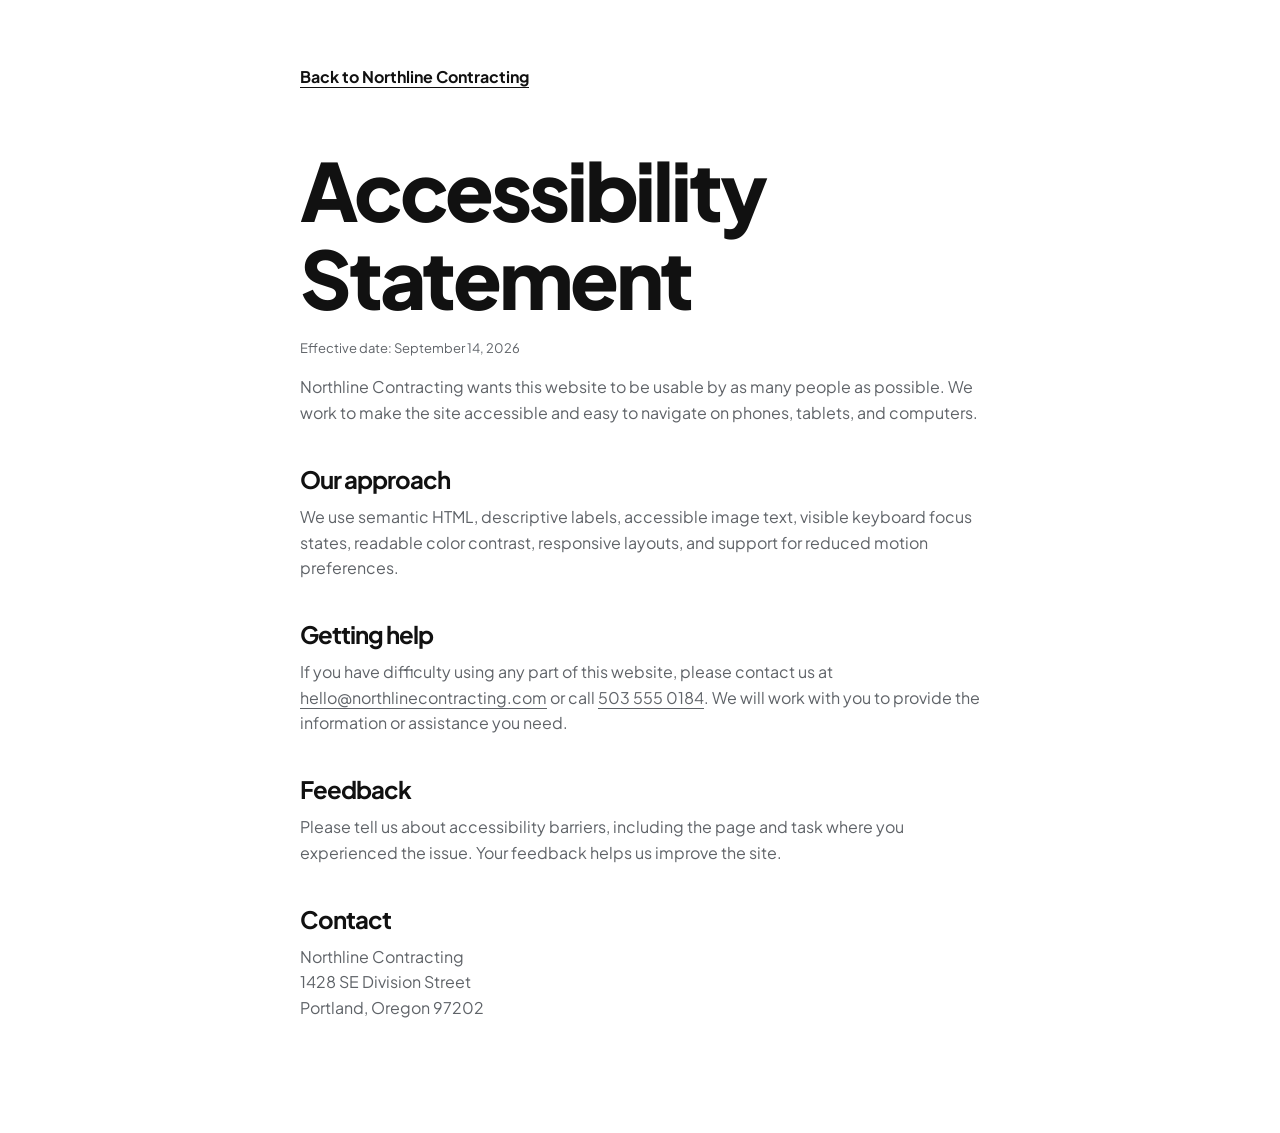
==== accessibility-statement.html @ 65ccf2b1 "Version 4.0" ====
<!doctype html>
<html lang="en">
<head>
  <meta charset="utf-8">
  <meta name="viewport" content="width=device-width, initial-scale=1">
  <meta name="description" content="Northline Contracting accessibility statement">
  <title>Accessibility Statement | Northline Contracting</title>
  <link rel="icon" href="data:image/svg+xml,%3Csvg xmlns='http://www.w3.org/2000/svg' viewBox='0 0 64 64'%3E%3Crect width='64' height='64' fill='%23111111'/%3E%3Cpath d='M15 45 32 15l17 30h-8l-3.2-6H26.2L23 45h-8Zm15-13h4l-2-4-2 4Z' fill='white'/%3E%3C/svg%3E">
  <link rel="preconnect" href="https://fonts.googleapis.com">
  <link rel="preconnect" href="https://fonts.gstatic.com" crossorigin>
  <link href="https://fonts.googleapis.com/css2?family=Plus+Jakarta+Sans:wght@400;500;600;700;800&display=swap" rel="stylesheet">
  <link rel="stylesheet" href="style.css">
</head>
<body>
  <main class="policy-page">
    <a class="back-link" href="index.html">Back to Northline Contracting</a>
    <h1>Accessibility Statement</h1>
    <p class="updated">Effective date: September 14, 2026</p>
    <p>Northline Contracting wants this website to be usable by as many people as possible. We work to make the site accessible and easy to navigate on phones, tablets, and computers.</p>
    <h2>Our approach</h2>
    <p>We use semantic HTML, descriptive labels, accessible image text, visible keyboard focus states, readable color contrast, responsive layouts, and support for reduced motion preferences.</p>
    <h2>Getting help</h2>
    <p>If you have difficulty using any part of this website, please contact us at <a href="mailto:hello@northlinecontracting.com">hello@northlinecontracting.com</a> or call <a href="tel:+15035550184">503 555 0184</a>. We will work with you to provide the information or assistance you need.</p>
    <h2>Feedback</h2>
    <p>Please tell us about accessibility barriers, including the page and task where you experienced the issue. Your feedback helps us improve the site.</p>
    <h2>Contact</h2>
    <p>Northline Contracting<br>1428 SE Division Street<br>Portland, Oregon 97202</p>
  </main>
</body>
</html>
---- style.css ----
:root {
  --white: #ffffff;
  --ink: #111111;
  --muted: #5f6368;
  --line: #e5e7eb;
  --soft: #f7f7f5;
  --max-width: 1200px;
  --page-padding: 24px;
  --section-space: 72px;
}

*,
*::before,
*::after {
  box-sizing: border-box;
}

html {
  scroll-behavior: smooth;
  background: var(--white);
}

body {
  margin: 0;
  color: var(--ink);
  background: var(--white);
  font-family: 'Plus Jakarta Sans', Arial, sans-serif;
  font-size: 16px;
  line-height: 1.6;
  -webkit-font-smoothing: antialiased;
}

img {
  display: block;
  max-width: 100%;
}

a {
  color: inherit;
  text-decoration-thickness: 1px;
  text-underline-offset: 4px;
}

a:hover,
a:focus-visible {
  color: var(--muted);
}

button,
input,
textarea {
  font: inherit;
}

button,
.button {
  border: 1px solid var(--ink);
  border-radius: 0;
  cursor: pointer;
  font-weight: 700;
  transition: background-color 180ms ease, color 180ms ease, border-color 180ms ease;
}

button:focus-visible,
a:focus-visible,
input:focus-visible,
textarea:focus-visible {
  outline: 3px solid var(--ink);
  outline-offset: 3px;
}

.button {
  display: inline-flex;
  align-items: center;
  justify-content: center;
  min-height: 52px;
  padding: 13px 20px;
  text-decoration: none;
}

.button--light {
  color: var(--ink);
  background: var(--white);
}

.button--light:hover,
.button--light:focus-visible {
  color: var(--white);
  background: var(--ink);
  border-color: var(--ink);
}

.button--dark {
  color: var(--white);
  background: var(--ink);
}

.button--dark:hover,
.button--dark:focus-visible {
  color: var(--ink);
  background: var(--white);
}

.skip-link {
  position: absolute;
  top: 8px;
  left: 8px;
  z-index: 20;
  padding: 8px 12px;
  color: var(--white);
  background: var(--ink);
  transform: translateY(-150%);
}

.skip-link:focus {
  transform: translateY(0);
}

.site-header {
  position: fixed;
  inset: 0 0 auto;
  z-index: 10;
  color: var(--ink);
  background: var(--white);
  border-bottom: 1px solid var(--line);
  transform: translateY(0);
  transition: transform 220ms ease;
}

.site-header.is-hidden {
  transform: translateY(-100%);
}

.header-inner {
  position: relative;
  display: flex;
  align-items: center;
  justify-content: space-between;
  gap: 8px;
  width: min(100%, var(--max-width));
  min-height: 72px;
  margin: 0 auto;
  padding: 0 var(--page-padding);
}

.brand {
  min-width: 0;
  overflow: hidden;
  color: var(--ink);
  font-size: 13px;
  font-weight: 800;
  letter-spacing: 0.02em;
  text-decoration: none;
  text-overflow: ellipsis;
  text-transform: uppercase;
  white-space: nowrap;
}

.brand:hover,
.brand:focus-visible {
  color: var(--muted);
}

.menu-toggle {
  display: inline-flex;
  align-items: center;
  justify-content: center;
  min-width: 44px;
  min-height: 44px;
  padding: 8px;
  color: var(--ink);
  background: transparent;
  border-color: var(--line);
}

.menu-toggle:hover,
.menu-toggle:focus-visible {
  color: var(--ink);
  background: var(--white);
  border-color: var(--white);
}

.menu-toggle__text {
  font-size: 13px;
  font-weight: 700;
}

.header-nav {
  position: absolute;
  top: 72px;
  right: var(--page-padding);
  left: var(--page-padding);
  display: none;
  padding: 16px;
  color: var(--ink);
  background: var(--white);
  border: 1px solid var(--line);
}

.header-nav.is-open {
  display: block;
}

.header-nav ul {
  display: grid;
  gap: 4px;
  margin: 0;
  padding: 0;
  list-style: none;
}

.header-nav a {
  display: block;
  padding: 10px 0;
  color: var(--ink);
  font-size: 14px;
  font-weight: 600;
  text-decoration: none;
}

.header-nav a:hover,
.header-nav a:focus-visible {
  color: var(--muted);
}

.button--header {
  display: inline-flex;
  flex: 0 0 auto;
  min-height: 42px;
  padding: 8px 10px;
  color: var(--white);
  background: var(--ink);
  font-size: 12px;
  white-space: nowrap;
}

.header-call-short {
  display: inline;
}

.header-call-full {
  display: none;
}

.button--header:hover,
.button--header:focus-visible {
  color: var(--ink);
  background: var(--white);
}

.hero {
  position: relative;
  display: flex;
  align-items: flex-end;
  min-height: 100svh;
  padding: 120px var(--page-padding) 40px;
  color: var(--white);
  isolation: isolate;
  background: url('https://images.unsplash.com/photo-1541888946425-d81bb19240f5?auto=format&fit=crop&w=2200&q=85') center / cover no-repeat;
  background-color: var(--ink);
}

.hero::before {
  position: absolute;
  inset: 0;
  z-index: -1;
  background: linear-gradient(180deg, rgba(17, 17, 17, 0.2) 15%, rgba(17, 17, 17, 0.87) 100%);
  content: '';
}

.hero-content {
  width: min(100%, var(--max-width));
  margin: 0 auto;
}

.eyebrow {
  margin: 0 0 18px;
  font-size: 12px;
  font-weight: 800;
  letter-spacing: 0.14em;
  line-height: 1.4;
  text-transform: uppercase;
}

h1,
h2,
h3,
p {
  margin-top: 0;
}

h1,
h2,
h3 {
  letter-spacing: -0.045em;
  line-height: 1.08;
}

h1 {
  max-width: 1100px;
  margin-bottom: 28px;
  font-size: clamp(2.75rem, 13vw, 7.5rem);
  font-weight: 800;
}

.section {
  width: min(100%, var(--max-width));
  margin: 0 auto;
  padding: var(--section-space) var(--page-padding);
}

.section-heading {
  max-width: 760px;
  margin-bottom: 40px;
}

.section-heading h2 {
  margin-bottom: 18px;
  font-size: clamp(2.2rem, 8vw, 4.5rem);
  font-weight: 800;
}

.section-heading p,
.body-copy {
  max-width: 600px;
  color: var(--muted);
}

.services-layout {
  display: grid;
  gap: 48px;
}

.service-list {
  display: grid;
  margin: 0;
  padding: 0;
  list-style: none;
  border-top: 1px solid var(--line);
}

.service-list li {
  display: grid;
  grid-template-columns: 34px 1fr;
  gap: 14px;
  padding: 18px 0;
  border-bottom: 1px solid var(--line);
}

.service-number {
  color: var(--muted);
  font-size: 13px;
  font-weight: 700;
}

.service-list h3 {
  margin-bottom: 5px;
  font-size: 20px;
  letter-spacing: -0.025em;
}

.service-list p {
  margin-bottom: 0;
  color: var(--muted);
  font-size: 14px;
}

.coverage {
  padding: 24px;
  border: 1px solid var(--line);
}

.coverage h3 {
  margin-bottom: 12px;
  font-size: 22px;
}

.coverage p {
  margin-bottom: 0;
  color: var(--muted);
}

.trust-grid {
  display: grid;
  gap: 0;
  border-top: 1px solid var(--line);
  border-bottom: 1px solid var(--line);
}

.trust-item {
  padding: 24px 0;
  border-bottom: 1px solid var(--line);
}

.trust-item:last-child {
  border-bottom: 0;
}

.trust-value {
  display: block;
  margin-bottom: 8px;
  font-size: 26px;
  font-weight: 800;
  letter-spacing: -0.04em;
  line-height: 1.1;
}

.trust-label {
  display: block;
  color: var(--muted);
  font-size: 13px;
  font-weight: 600;
}

.trust-note {
  margin: 24px 0 0;
}

.portfolio-grid {
  display: grid;
  gap: 16px;
}

.project {
  margin: 0;
  border: 1px solid var(--line);
  background: var(--white);
}

.project img {
  width: 100%;
  aspect-ratio: 4 / 3;
  object-fit: cover;
  transition: filter 180ms ease;
}

.project:hover img,
.project:focus-within img {
  filter: grayscale(100%);
}

.project figcaption {
  padding: 16px;
}

.project-title {
  display: block;
  margin-bottom: 4px;
  font-size: 17px;
  font-weight: 800;
  letter-spacing: -0.02em;
}

.project-location {
  display: block;
  color: var(--muted);
  font-size: 13px;
}

.about-layout {
  max-width: 760px;
  margin: 0 auto;
  text-align: center;
}

.about-layout h2 {
  margin-bottom: 24px;
  font-size: clamp(2.2rem, 8vw, 4.5rem);
}

.about-layout p {
  margin-bottom: 20px;
  color: var(--muted);
}

.about-layout p:last-child {
  margin-bottom: 0;
}

.contact-section {
  color: var(--ink);
  background: var(--white);
}

.contact-section .section-inner {
  display: grid;
  gap: 40px;
  width: min(100%, var(--max-width));
  margin: 0 auto;
}

.contact-section .eyebrow,
.contact-section .section-heading p,
.contact-details p {
  color: var(--muted);
}

.contact-section h2 {
  max-width: 700px;
  margin-bottom: 0;
  font-size: clamp(2.2rem, 8vw, 4.5rem);
}

.contact-details {
  display: grid;
  gap: 20px;
  align-content: start;
}

.contact-details p {
  margin-bottom: 0;
}

.contact-details a {
  color: var(--ink);
  font-weight: 700;
}

.contact-details a:hover,
.contact-details a:focus-visible {
  color: var(--muted);
}

.contact-form {
  display: grid;
  gap: 18px;
  padding-top: 8px;
}

.field {
  display: grid;
  gap: 8px;
}

.field label {
  font-size: 13px;
  font-weight: 700;
}

.field input,
.field textarea {
  width: 100%;
  min-width: 0;
  padding: 13px 14px;
  color: var(--ink);
  background: transparent;
  border: 1px solid #666666;
  border-radius: 0;
}

.field input::placeholder,
.field textarea::placeholder {
  color: #9e9e9e;
}

.field input:hover,
.field textarea:hover {
  border-color: var(--white);
}

.field textarea {
  min-height: 140px;
  resize: vertical;
}

.contact-form .button {
  justify-self: start;
  margin-top: 4px;
}

.site-footer {
  margin-top: 40px;
  color: var(--white);
  background: var(--ink);
  border-top: 1px solid #363636;
}

.footer-inner {
  display: grid;
  gap: 36px;
  width: min(100%, var(--max-width));
  margin: 0 auto;
  padding: 48px var(--page-padding) 24px;
}

.site-footer .brand {
  color: var(--white);
}

.site-footer .brand:hover,
.site-footer .brand:focus-visible {
  color: var(--muted);
}

.footer-brand {
  max-width: 260px;
}

.footer-brand p,
.footer-contact p {
  margin-bottom: 0;
  color: var(--muted);
  font-size: 14px;
}

.footer-contact {
  display: grid;
  gap: 8px;
}

.footer-contact a,
.footer-nav a {
  color: var(--white);
}

.footer-contact a:hover,
.footer-contact a:focus-visible,
.footer-nav a:hover,
.footer-nav a:focus-visible {
  color: var(--muted);
}

.footer-nav ul {
  display: grid;
  gap: 10px;
  margin: 0;
  padding: 0;
  list-style: none;
}

.footer-nav a {
  font-size: 14px;
  font-weight: 600;
}

.footer-bottom {
  width: min(100%, var(--max-width));
  margin: 0 auto;
  padding: 20px var(--page-padding) 28px;
  color: var(--muted);
  border-top: 1px solid #363636;
  font-size: 12px;
  text-align: center;
}

.footer-bottom p {
  margin-bottom: 0;
}

.footer-bottom a {
  color: var(--white);
  font-weight: 700;
}

.policy-page {
  width: min(100%, 760px);
  margin: 0 auto;
  padding: 64px var(--page-padding) 96px;
}

.policy-page h1,
.policy-page h2 {
  line-height: 1.1;
  letter-spacing: -0.04em;
}

.policy-page h1 {
  max-width: none;
  margin: 0 0 16px;
  font-size: clamp(2.5rem, 10vw, 5rem);
}

.policy-page h2 {
  margin: 40px 0 12px;
  font-size: 1.5rem;
}

.policy-page p {
  margin: 0 0 16px;
  color: var(--muted);
}

.back-link {
  display: inline-block;
  margin-bottom: 56px;
  font-weight: 700;
}

.updated {
  font-size: 13px;
}

@media (min-width: 768px) {
  :root {
    --section-space: 112px;
    --page-padding: 40px;
  }

  .header-inner {
    width: 100%;
    max-width: none;
    min-height: 80px;
    padding: 0 40px;
  }

  .header-inner > .brand {
    position: absolute;
    left: 40px;
    font-size: 15px;
    letter-spacing: 0.04em;
  }

  .header-inner > .button--header {
    position: absolute;
    right: 40px;
    padding: 8px 14px;
    font-size: 13px;
  }

  .header-call-short {
    display: none;
  }

  .header-call-full {
    display: inline;
  }

  .menu-toggle {
    display: none;
  }

  .header-nav {
    position: static;
    display: block;
    width: 100%;
    padding: 0;
    background: transparent;
    border: 0;
  }

  .header-nav ul {
    display: flex;
    align-items: center;
    justify-content: center;
    gap: 26px;
  }

  .header-nav a {
    padding: 8px 0;
  }

  .button--header {
    display: inline-flex;
  }

  .hero {
    padding: 160px var(--page-padding) 64px;
  }

  .services-layout {
    grid-template-columns: minmax(0, 1.45fr) minmax(260px, 0.7fr);
    gap: 80px;
  }

  .coverage {
    align-self: start;
    padding: 32px;
  }

  .trust-grid {
    grid-template-columns: repeat(3, 1fr);
    gap: 32px;
  }

  .trust-item {
    border-right: 1px solid var(--line);
    border-bottom: 0;
    padding: 28px 32px 28px 0;
  }

  .trust-item:last-child {
    border-right: 0;
    padding-right: 0;
  }

  .portfolio-grid {
    grid-template-columns: repeat(2, 1fr);
    gap: 24px;
  }

  .portfolio-grid .project:first-child {
    grid-column: span 2;
  }

  .portfolio-grid .project:first-child img {
    aspect-ratio: 16 / 7;
  }

  .about-layout {
    max-width: 760px;
  }

  .contact-section .section-inner {
    grid-template-columns: minmax(0, 0.9fr) minmax(0, 1.1fr);
    gap: 96px;
  }

  .contact-form {
    min-width: 0;
  }

  .contact-form .button {
    width: 100%;
  }

  .footer-inner {
    min-width: 0;
    grid-template-columns: 1.3fr 1fr 0.7fr;
    gap: 48px;
    padding-top: 64px;
  }
}

@media (prefers-reduced-motion: reduce) {
  html {
    scroll-behavior: auto;
  }

  *,
  *::before,
  *::after {
    transition-duration: 0.01ms !important;
  }
}
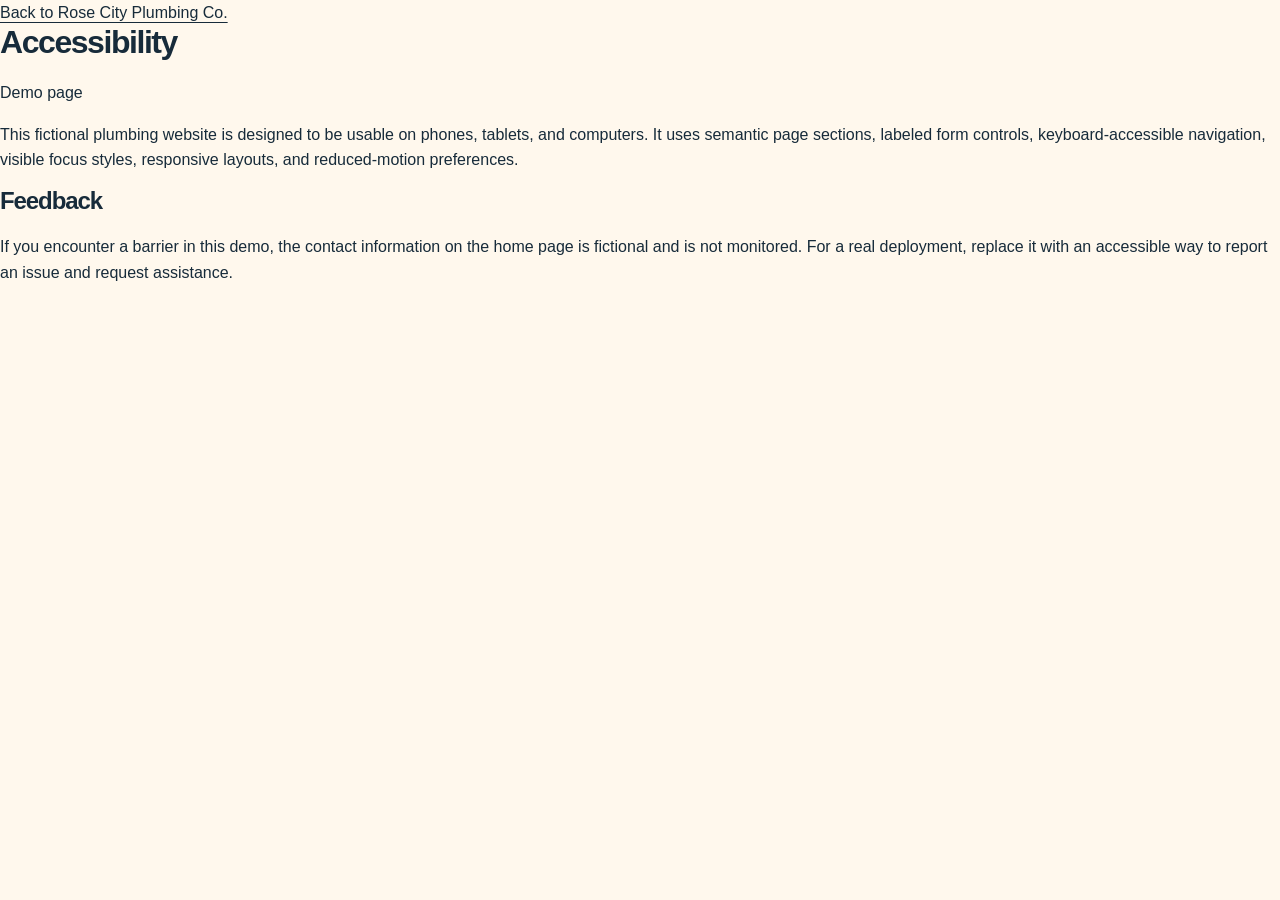
==== commit 29664bd1: "COMPLETE REMAKE!" ====
--- a/accessibility-statement.html
+++ b/accessibility-statement.html
@@ -3,28 +3,19 @@
 <head>
   <meta charset="utf-8">
   <meta name="viewport" content="width=device-width, initial-scale=1">
-  <meta name="description" content="Northline Contracting accessibility statement">
-  <title>Accessibility Statement | Northline Contracting</title>
-  <link rel="icon" href="data:image/svg+xml,%3Csvg xmlns='http://www.w3.org/2000/svg' viewBox='0 0 64 64'%3E%3Crect width='64' height='64' fill='%23111111'/%3E%3Cpath d='M15 45 32 15l17 30h-8l-3.2-6H26.2L23 45h-8Zm15-13h4l-2-4-2 4Z' fill='white'/%3E%3C/svg%3E">
-  <link rel="preconnect" href="https://fonts.googleapis.com">
-  <link rel="preconnect" href="https://fonts.gstatic.com" crossorigin>
-  <link href="https://fonts.googleapis.com/css2?family=Plus+Jakarta+Sans:wght@400;500;600;700;800&display=swap" rel="stylesheet">
+  <meta name="description" content="Accessibility information for the Rose City Plumbing Co. website demo, including keyboard navigation, labeled forms, and reduced-motion support.">
+  <meta name="theme-color" content="#102a43">
+  <title>Accessibility | Rose City Plumbing Co.</title>
   <link rel="stylesheet" href="style.css">
 </head>
 <body>
   <main class="policy-page">
-    <a class="back-link" href="index.html">Back to Northline Contracting</a>
-    <h1>Accessibility Statement</h1>
-    <p class="updated">Effective date: September 14, 2026</p>
-    <p>Northline Contracting wants this website to be usable by as many people as possible. We work to make the site accessible and easy to navigate on phones, tablets, and computers.</p>
-    <h2>Our approach</h2>
-    <p>We use semantic HTML, descriptive labels, accessible image text, visible keyboard focus states, readable color contrast, responsive layouts, and support for reduced motion preferences.</p>
-    <h2>Getting help</h2>
-    <p>If you have difficulty using any part of this website, please contact us at <a href="mailto:hello@northlinecontracting.com">hello@northlinecontracting.com</a> or call <a href="tel:+15035550184">503 555 0184</a>. We will work with you to provide the information or assistance you need.</p>
+    <a class="back-link" href="index.html">Back to Rose City Plumbing Co.</a>
+    <h1>Accessibility</h1>
+    <p class="updated">Demo page</p>
+    <p>This fictional plumbing website is designed to be usable on phones, tablets, and computers. It uses semantic page sections, labeled form controls, keyboard-accessible navigation, visible focus styles, responsive layouts, and reduced-motion preferences.</p>
     <h2>Feedback</h2>
-    <p>Please tell us about accessibility barriers, including the page and task where you experienced the issue. Your feedback helps us improve the site.</p>
-    <h2>Contact</h2>
-    <p>Northline Contracting<br>1428 SE Division Street<br>Portland, Oregon 97202</p>
+    <p>If you encounter a barrier in this demo, the contact information on the home page is fictional and is not monitored. For a real deployment, replace it with an accessible way to report an issue and request assistance.</p>
   </main>
 </body>
 </html>
--- a/style.css
+++ b/style.css
@@ -1,834 +1,316 @@
 :root {
-  --white: #ffffff;
-  --ink: #111111;
-  --muted: #5f6368;
-  --line: #e5e7eb;
-  --soft: #f7f7f5;
-  --max-width: 1200px;
-  --page-padding: 24px;
-  --section-space: 72px;
+  --navy: #102a43;
+  --navy-deep: #0a1c2d;
+  --blue: #1d5f91;
+  --blue-light: #dceef5;
+  --orange: #ff784f;
+  --orange-dark: #e95c36;
+  --cream: #fff8ed;
+  --yellow: #ffd166;
+  --mint: #cde9d7;
+  --coral: #f9b3a2;
+  --ink: #172b3a;
+  --muted: #5b6b76;
+  --line: #dbe3e7;
+  --white: #fff;
+  --max-width: 1240px;
+  --page-padding: 22px;
+  --section-space: 76px;
 }
 
 *,
 *::before,
-*::after {
-  box-sizing: border-box;
-}
-
-html {
-  scroll-behavior: smooth;
-  background: var(--white);
-}
-
-body {
-  margin: 0;
-  color: var(--ink);
-  background: var(--white);
-  font-family: 'Plus Jakarta Sans', Arial, sans-serif;
-  font-size: 16px;
-  line-height: 1.6;
-  -webkit-font-smoothing: antialiased;
-}
-
-img {
-  display: block;
-  max-width: 100%;
-}
-
-a {
-  color: inherit;
-  text-decoration-thickness: 1px;
-  text-underline-offset: 4px;
-}
-
-a:hover,
-a:focus-visible {
-  color: var(--muted);
-}
-
-button,
-input,
-textarea {
-  font: inherit;
-}
-
-button,
-.button {
-  border: 1px solid var(--ink);
-  border-radius: 0;
-  cursor: pointer;
-  font-weight: 700;
-  transition: background-color 180ms ease, color 180ms ease, border-color 180ms ease;
-}
-
-button:focus-visible,
-a:focus-visible,
-input:focus-visible,
-textarea:focus-visible {
-  outline: 3px solid var(--ink);
-  outline-offset: 3px;
-}
-
-.button {
-  display: inline-flex;
-  align-items: center;
-  justify-content: center;
-  min-height: 52px;
-  padding: 13px 20px;
-  text-decoration: none;
-}
-
-.button--light {
-  color: var(--ink);
-  background: var(--white);
-}
-
-.button--light:hover,
-.button--light:focus-visible {
-  color: var(--white);
-  background: var(--ink);
-  border-color: var(--ink);
-}
-
-.button--dark {
-  color: var(--white);
-  background: var(--ink);
-}
-
-.button--dark:hover,
-.button--dark:focus-visible {
-  color: var(--ink);
-  background: var(--white);
-}
-
-.skip-link {
-  position: absolute;
-  top: 8px;
-  left: 8px;
-  z-index: 20;
-  padding: 8px 12px;
-  color: var(--white);
-  background: var(--ink);
-  transform: translateY(-150%);
-}
-
-.skip-link:focus {
-  transform: translateY(0);
-}
-
-.site-header {
-  position: fixed;
-  inset: 0 0 auto;
-  z-index: 10;
-  color: var(--ink);
-  background: var(--white);
-  border-bottom: 1px solid var(--line);
-  transform: translateY(0);
-  transition: transform 220ms ease;
-}
-
-.site-header.is-hidden {
-  transform: translateY(-100%);
-}
-
-.header-inner {
-  position: relative;
-  display: flex;
-  align-items: center;
-  justify-content: space-between;
-  gap: 8px;
-  width: min(100%, var(--max-width));
-  min-height: 72px;
-  margin: 0 auto;
-  padding: 0 var(--page-padding);
-}
-
-.brand {
-  min-width: 0;
-  overflow: hidden;
-  color: var(--ink);
-  font-size: 13px;
-  font-weight: 800;
-  letter-spacing: 0.02em;
-  text-decoration: none;
-  text-overflow: ellipsis;
-  text-transform: uppercase;
-  white-space: nowrap;
-}
-
-.brand:hover,
-.brand:focus-visible {
-  color: var(--muted);
-}
-
-.menu-toggle {
-  display: inline-flex;
-  align-items: center;
-  justify-content: center;
-  min-width: 44px;
-  min-height: 44px;
-  padding: 8px;
-  color: var(--ink);
-  background: transparent;
-  border-color: var(--line);
-}
-
-.menu-toggle:hover,
-.menu-toggle:focus-visible {
-  color: var(--ink);
-  background: var(--white);
-  border-color: var(--white);
-}
-
-.menu-toggle__text {
-  font-size: 13px;
-  font-weight: 700;
-}
-
-.header-nav {
-  position: absolute;
-  top: 72px;
-  right: var(--page-padding);
-  left: var(--page-padding);
-  display: none;
-  padding: 16px;
-  color: var(--ink);
-  background: var(--white);
-  border: 1px solid var(--line);
-}
-
-.header-nav.is-open {
-  display: block;
-}
-
-.header-nav ul {
-  display: grid;
-  gap: 4px;
-  margin: 0;
-  padding: 0;
-  list-style: none;
-}
-
-.header-nav a {
-  display: block;
-  padding: 10px 0;
-  color: var(--ink);
-  font-size: 14px;
-  font-weight: 600;
-  text-decoration: none;
-}
-
-.header-nav a:hover,
-.header-nav a:focus-visible {
-  color: var(--muted);
-}
-
-.button--header {
-  display: inline-flex;
-  flex: 0 0 auto;
-  min-height: 42px;
-  padding: 8px 10px;
-  color: var(--white);
-  background: var(--ink);
-  font-size: 12px;
-  white-space: nowrap;
-}
-
-.header-call-short {
-  display: inline;
-}
-
-.header-call-full {
-  display: none;
-}
-
-.button--header:hover,
-.button--header:focus-visible {
-  color: var(--ink);
-  background: var(--white);
-}
-
-.hero {
-  position: relative;
-  display: flex;
-  align-items: flex-end;
-  min-height: 100svh;
-  padding: 120px var(--page-padding) 40px;
-  color: var(--white);
-  isolation: isolate;
-  background: url('https://images.unsplash.com/photo-1541888946425-d81bb19240f5?auto=format&fit=crop&w=2200&q=85') center / cover no-repeat;
-  background-color: var(--ink);
-}
-
-.hero::before {
-  position: absolute;
-  inset: 0;
-  z-index: -1;
-  background: linear-gradient(180deg, rgba(17, 17, 17, 0.2) 15%, rgba(17, 17, 17, 0.87) 100%);
-  content: '';
-}
-
-.hero-content {
-  width: min(100%, var(--max-width));
-  margin: 0 auto;
-}
-
-.eyebrow {
-  margin: 0 0 18px;
-  font-size: 12px;
-  font-weight: 800;
-  letter-spacing: 0.14em;
-  line-height: 1.4;
-  text-transform: uppercase;
-}
-
-h1,
-h2,
-h3,
-p {
-  margin-top: 0;
-}
-
-h1,
-h2,
-h3 {
-  letter-spacing: -0.045em;
-  line-height: 1.08;
-}
-
-h1 {
-  max-width: 1100px;
-  margin-bottom: 28px;
-  font-size: clamp(2.75rem, 13vw, 7.5rem);
-  font-weight: 800;
-}
-
-.section {
-  width: min(100%, var(--max-width));
-  margin: 0 auto;
-  padding: var(--section-space) var(--page-padding);
-}
-
-.section-heading {
-  max-width: 760px;
-  margin-bottom: 40px;
-}
-
-.section-heading h2 {
-  margin-bottom: 18px;
-  font-size: clamp(2.2rem, 8vw, 4.5rem);
-  font-weight: 800;
-}
-
-.section-heading p,
-.body-copy {
-  max-width: 600px;
-  color: var(--muted);
-}
-
-.services-layout {
-  display: grid;
-  gap: 48px;
-}
-
-.service-list {
-  display: grid;
-  margin: 0;
-  padding: 0;
-  list-style: none;
-  border-top: 1px solid var(--line);
-}
-
-.service-list li {
-  display: grid;
-  grid-template-columns: 34px 1fr;
-  gap: 14px;
-  padding: 18px 0;
-  border-bottom: 1px solid var(--line);
-}
-
-.service-number {
-  color: var(--muted);
-  font-size: 13px;
-  font-weight: 700;
-}
-
-.service-list h3 {
-  margin-bottom: 5px;
-  font-size: 20px;
-  letter-spacing: -0.025em;
-}
-
-.service-list p {
-  margin-bottom: 0;
-  color: var(--muted);
-  font-size: 14px;
-}
-
-.coverage {
-  padding: 24px;
-  border: 1px solid var(--line);
-}
-
-.coverage h3 {
-  margin-bottom: 12px;
-  font-size: 22px;
-}
-
-.coverage p {
-  margin-bottom: 0;
-  color: var(--muted);
-}
-
-.trust-grid {
-  display: grid;
-  gap: 0;
-  border-top: 1px solid var(--line);
-  border-bottom: 1px solid var(--line);
-}
-
-.trust-item {
-  padding: 24px 0;
-  border-bottom: 1px solid var(--line);
-}
-
-.trust-item:last-child {
-  border-bottom: 0;
-}
-
-.trust-value {
-  display: block;
-  margin-bottom: 8px;
-  font-size: 26px;
-  font-weight: 800;
-  letter-spacing: -0.04em;
-  line-height: 1.1;
-}
-
-.trust-label {
-  display: block;
-  color: var(--muted);
-  font-size: 13px;
-  font-weight: 600;
-}
-
-.trust-note {
-  margin: 24px 0 0;
-}
-
-.portfolio-grid {
-  display: grid;
-  gap: 16px;
-}
-
-.project {
-  margin: 0;
-  border: 1px solid var(--line);
-  background: var(--white);
-}
-
-.project img {
-  width: 100%;
-  aspect-ratio: 4 / 3;
-  object-fit: cover;
-  transition: filter 180ms ease;
-}
-
-.project:hover img,
-.project:focus-within img {
-  filter: grayscale(100%);
-}
-
-.project figcaption {
-  padding: 16px;
-}
-
-.project-title {
-  display: block;
-  margin-bottom: 4px;
-  font-size: 17px;
-  font-weight: 800;
-  letter-spacing: -0.02em;
-}
-
-.project-location {
-  display: block;
-  color: var(--muted);
-  font-size: 13px;
-}
-
-.about-layout {
-  max-width: 760px;
-  margin: 0 auto;
-  text-align: center;
-}
-
-.about-layout h2 {
-  margin-bottom: 24px;
-  font-size: clamp(2.2rem, 8vw, 4.5rem);
-}
-
-.about-layout p {
-  margin-bottom: 20px;
-  color: var(--muted);
-}
-
-.about-layout p:last-child {
-  margin-bottom: 0;
-}
-
-.contact-section {
-  color: var(--ink);
-  background: var(--white);
-}
-
-.contact-section .section-inner {
-  display: grid;
-  gap: 40px;
-  width: min(100%, var(--max-width));
-  margin: 0 auto;
-}
-
-.contact-section .eyebrow,
-.contact-section .section-heading p,
-.contact-details p {
-  color: var(--muted);
-}
-
-.contact-section h2 {
-  max-width: 700px;
-  margin-bottom: 0;
-  font-size: clamp(2.2rem, 8vw, 4.5rem);
-}
-
-.contact-details {
-  display: grid;
-  gap: 20px;
-  align-content: start;
-}
-
-.contact-details p {
-  margin-bottom: 0;
-}
-
-.contact-details a {
-  color: var(--ink);
-  font-weight: 700;
-}
-
-.contact-details a:hover,
-.contact-details a:focus-visible {
-  color: var(--muted);
-}
-
-.contact-form {
-  display: grid;
-  gap: 18px;
-  padding-top: 8px;
-}
-
-.field {
-  display: grid;
-  gap: 8px;
-}
-
-.field label {
-  font-size: 13px;
-  font-weight: 700;
-}
-
-.field input,
-.field textarea {
-  width: 100%;
-  min-width: 0;
-  padding: 13px 14px;
-  color: var(--ink);
-  background: transparent;
-  border: 1px solid #666666;
-  border-radius: 0;
-}
-
-.field input::placeholder,
-.field textarea::placeholder {
-  color: #9e9e9e;
-}
-
-.field input:hover,
-.field textarea:hover {
-  border-color: var(--white);
-}
-
-.field textarea {
-  min-height: 140px;
-  resize: vertical;
-}
-
-.contact-form .button {
-  justify-self: start;
-  margin-top: 4px;
-}
-
-.site-footer {
-  margin-top: 40px;
-  color: var(--white);
-  background: var(--ink);
-  border-top: 1px solid #363636;
-}
-
-.footer-inner {
-  display: grid;
-  gap: 36px;
-  width: min(100%, var(--max-width));
-  margin: 0 auto;
-  padding: 48px var(--page-padding) 24px;
-}
-
-.site-footer .brand {
-  color: var(--white);
-}
-
-.site-footer .brand:hover,
-.site-footer .brand:focus-visible {
-  color: var(--muted);
-}
-
-.footer-brand {
-  max-width: 260px;
-}
-
-.footer-brand p,
-.footer-contact p {
-  margin-bottom: 0;
-  color: var(--muted);
-  font-size: 14px;
-}
-
-.footer-contact {
-  display: grid;
-  gap: 8px;
-}
-
-.footer-contact a,
-.footer-nav a {
-  color: var(--white);
-}
-
-.footer-contact a:hover,
-.footer-contact a:focus-visible,
-.footer-nav a:hover,
-.footer-nav a:focus-visible {
-  color: var(--muted);
-}
-
-.footer-nav ul {
-  display: grid;
-  gap: 10px;
-  margin: 0;
-  padding: 0;
-  list-style: none;
-}
-
-.footer-nav a {
-  font-size: 14px;
-  font-weight: 600;
-}
-
-.footer-bottom {
-  width: min(100%, var(--max-width));
-  margin: 0 auto;
-  padding: 20px var(--page-padding) 28px;
-  color: var(--muted);
-  border-top: 1px solid #363636;
-  font-size: 12px;
-  text-align: center;
-}
-
-.footer-bottom p {
-  margin-bottom: 0;
-}
-
-.footer-bottom a {
-  color: var(--white);
-  font-weight: 700;
-}
-
-.policy-page {
-  width: min(100%, 760px);
-  margin: 0 auto;
-  padding: 64px var(--page-padding) 96px;
-}
-
-.policy-page h1,
-.policy-page h2 {
-  line-height: 1.1;
-  letter-spacing: -0.04em;
-}
-
-.policy-page h1 {
-  max-width: none;
-  margin: 0 0 16px;
-  font-size: clamp(2.5rem, 10vw, 5rem);
-}
-
-.policy-page h2 {
-  margin: 40px 0 12px;
-  font-size: 1.5rem;
-}
-
-.policy-page p {
-  margin: 0 0 16px;
-  color: var(--muted);
-}
-
-.back-link {
-  display: inline-block;
-  margin-bottom: 56px;
-  font-weight: 700;
-}
-
-.updated {
-  font-size: 13px;
-}
+*::after { box-sizing: border-box; }
+html { scroll-behavior: smooth; scroll-padding-top: 90px; }
+body { margin: 0; color: var(--ink); background: var(--cream); font-family: 'DM Sans', Arial, sans-serif; font-size: 16px; line-height: 1.6; -webkit-font-smoothing: antialiased; }
+img { display: block; max-width: 100%; }
+a { color: inherit; text-decoration-thickness: 1px; text-underline-offset: 4px; }
+button, input, select, textarea { font: inherit; }
+button, a, input, select, textarea { -webkit-tap-highlight-color: transparent; }
+:focus-visible { outline: 3px solid var(--orange-dark); outline-offset: 4px; }
+::selection { color: var(--navy); background: var(--yellow); }
+h1, h2, h3, p { margin-top: 0; }
+h1, h2, h3 { letter-spacing: -.045em; line-height: 1.04; }
+
+.skip-link { position: fixed; top: 8px; left: 8px; z-index: 30; padding: 10px 14px; color: var(--white); background: var(--navy); transform: translateY(-150%); }
+.skip-link:focus { transform: translateY(0); }
+
+.site-header { position: sticky; top: 0; z-index: 20; background: var(--cream); border-bottom: 1px solid rgba(16,42,67,.1); }
+.header-inner { display: flex; align-items: center; justify-content: space-between; gap: 12px; width: min(100%, var(--max-width)); min-height: 76px; margin: auto; padding: 0 var(--page-padding); }
+.brand { display: inline-flex; align-items: center; gap: 9px; flex: 0 0 auto; color: var(--navy); text-decoration: none; }
+.brand__mark { display: grid; width: 42px; height: 42px; place-items: center; color: var(--orange); }
+.brand__mark svg { width: 100%; height: 100%; }
+.brand__words { display: grid; line-height: 1; }
+.brand__words strong { font-family: 'Barlow Condensed', sans-serif; font-size: 23px; font-weight: 800; letter-spacing: .035em; }
+.brand__words > span { margin-top: 3px; color: var(--blue); font-size: 9px; font-weight: 800; letter-spacing: .22em; }
+.header-nav { display: flex; align-items: center; gap: clamp(14px, 2vw, 27px); }
+.header-nav a { color: var(--navy); font-size: 13px; font-weight: 700; text-decoration: none; white-space: nowrap; }
+.header-nav a:hover { color: var(--orange-dark); }
+.menu-toggle { display: none; }
+.button { display: inline-flex; align-items: center; justify-content: center; gap: 12px; min-height: 52px; padding: 13px 20px; border: 2px solid transparent; border-radius: 6px; cursor: pointer; font-size: 14px; font-weight: 800; line-height: 1.2; text-decoration: none; transition: transform 160ms ease, background-color 160ms ease, color 160ms ease, box-shadow 160ms ease; }
+.button:hover { transform: translateY(-2px); }
+.button--call { color: var(--white); background: var(--navy); box-shadow: 0 5px 14px rgba(16,42,67,.13); }
+.button--call svg { width: 18px; height: 18px; fill: none; stroke: currentColor; stroke-linecap: round; stroke-linejoin: round; stroke-width: 1.7; }
+.button--call:hover { color: var(--navy); background: var(--yellow); }
+.button--header { min-height: 44px; padding: 10px 14px; font-size: 13px; white-space: nowrap; }
+.button--orange { color: var(--navy-deep); background: var(--orange); box-shadow: 0 7px 0 rgba(180,66,39,.16); }
+.button--orange:hover { color: var(--white); background: var(--orange-dark); }
+.button--navy { color: var(--white); background: var(--navy); }
+.button--navy:hover { color: var(--navy); background: var(--yellow); }
+.button--cream { color: var(--navy); background: var(--cream); }
+.button--cream:hover { color: var(--navy); background: var(--yellow); }
+
+.hero { position: relative; overflow: hidden; color: var(--white); background: var(--navy); }
+.hero::before { position: absolute; top: -190px; left: -170px; width: 470px; height: 470px; border: 1px solid rgba(255,255,255,.09); border-radius: 50%; box-shadow: 0 0 0 35px rgba(255,255,255,.025), 0 0 0 70px rgba(255,255,255,.025); content: ''; }
+.hero::after { position: absolute; right: 0; bottom: -1px; left: 0; height: 74px; background: var(--cream); clip-path: polygon(0 38%, 10% 48%, 20% 67%, 30% 72%, 40% 62%, 50% 40%, 60% 31%, 70% 37%, 80% 49%, 90% 60%, 100% 56%, 100% 100%, 0 100%); content: ''; }
+.hero__inner { position: relative; display: grid; grid-template-columns: 1fr .94fr; align-items: center; gap: clamp(40px, 7vw, 94px); width: min(100%, var(--max-width)); min-height: 610px; margin: auto; padding: 54px var(--page-padding) 72px; }
+.hero__copy { position: relative; z-index: 1; padding: 10px 0 18px; }
+.hero h1 { max-width: 630px; margin: 0 0 22px; font-family: 'Barlow Condensed', Impact, sans-serif; font-size: clamp(64px, 8.2vw, 112px); font-weight: 800; letter-spacing: -.025em; line-height: .92; text-transform: uppercase; }
+.hero h1 span { color: var(--yellow); }
+.hero__intro { max-width: 475px; margin-bottom: 27px; color: #d2e1ea; font-size: 17px; line-height: 1.7; }
+.hero__actions { display: flex; align-items: center; flex-wrap: wrap; gap: 23px; }
+.text-link { display: inline-flex; align-items: center; gap: 9px; color: var(--white); font-size: 13px; font-weight: 800; text-decoration: none; }
+.text-link:hover { color: var(--yellow); }
+.hero__visual { position: relative; width: 100%; max-width: 500px; justify-self: end; padding: 0 17px 18px 0; }
+.hero__visual::after { position: absolute; z-index: 0; right: 0; bottom: 0; width: 83%; height: 80%; border: 2px solid var(--orange); border-radius: 5px; content: ''; }
+.hero__visual > img { position: relative; z-index: 1; width: 100%; height: 420px; border-radius: 5px; object-fit: cover; object-position: center; }
+.hero__photo-label { position: absolute; right: -15px; bottom: 37px; z-index: 2; display: flex; align-items: center; gap: 10px; padding: 13px 16px; color: var(--navy); background: var(--yellow); border-radius: 4px; font-size: 12px; font-weight: 800; line-height: 1.25; transform: rotate(2deg); }
+.hero__sticker { position: absolute; top: 27px; left: -39px; z-index: 2; display: grid; width: 98px; height: 98px; place-content: center; color: var(--navy); background: var(--orange); border: 4px solid var(--navy); border-radius: 50%; font-size: 10px; font-weight: 800; line-height: 1.1; text-align: center; transform: rotate(-10deg); }
+.hero__sticker b { margin-top: 3px; font-size: 9px; }
+
+.section { width: min(100%, var(--max-width)); margin: auto; padding: var(--section-space) var(--page-padding); }
+.services-section { padding-top: 100px; }
+.section-heading { display: flex; align-items: end; justify-content: space-between; gap: 35px; margin-bottom: 37px; }
+.section-heading h2, .why-section h2, .area-section h2, .faq-section h2, .contact-copy h2 { margin: 0; color: var(--navy); font-family: 'Barlow Condensed', Impact, sans-serif; font-size: clamp(47px, 6vw, 70px); font-weight: 800; letter-spacing: -.015em; line-height: .94; text-transform: uppercase; }
+.section-heading h2 span, .why-section h2 span, .faq-section h2 span { color: var(--blue); }
+.services-grid { display: grid; grid-template-columns: repeat(3, 1fr); gap: 15px; }
+.service-card { position: relative; display: flex; min-height: 247px; flex-direction: column; align-items: flex-start; padding: 23px 23px 19px; overflow: hidden; border-radius: 5px; color: var(--navy); text-decoration: none; transition: transform 180ms ease, box-shadow 180ms ease; }
+.service-card:hover { z-index: 1; box-shadow: 0 12px 25px rgba(16,42,67,.13); transform: translateY(-4px); }
+.service-card--blue { background: var(--blue-light); }
+.service-card--cream { background: #fff; }
+.service-card--yellow { background: var(--yellow); }
+.service-card--coral { background: var(--coral); }
+.service-card--navy { color: var(--white); background: var(--navy); }
+.service-card--mint { background: var(--mint); }
+.service-card__icon { display: grid; width: 42px; height: 42px; margin-bottom: 15px; place-items: center; color: var(--blue); background: rgba(255,255,255,.65); border-radius: 50%; }
+.service-card__icon svg { width: 27px; height: 27px; stroke: currentColor; stroke-linecap: round; stroke-linejoin: round; stroke-width: 2; }
+.service-card--navy .service-card__icon { color: var(--navy); background: var(--yellow); }
+.service-card__title { margin-bottom: 7px; font-family: 'Barlow Condensed', sans-serif; font-size: 24px; font-weight: 700; letter-spacing: .005em; line-height: 1; }
+.service-card__copy { max-width: 290px; margin-bottom: 18px; color: inherit; font-size: 13px; opacity: .84; }
+.service-card__link { display: flex; align-items: center; gap: 8px; margin-top: auto; font-size: 11px; font-weight: 800; }
+.service-card__link span { font-size: 15px; }
+.services-note { margin: 25px 0 0; color: var(--muted); font-size: 13px; text-align: center; }
+.services-note a { color: var(--blue); font-weight: 800; }
+
+.why-section { overflow: hidden; background: #dceef5; }
+.why-section__inner { display: grid; grid-template-columns: .9fr 1fr; align-items: center; gap: clamp(54px, 9vw, 120px); width: min(100%, var(--max-width)); margin: auto; padding: 82px var(--page-padding); }
+.why-section__visual { position: relative; min-height: 450px; overflow: hidden; background: var(--blue); border-radius: 5px; }
+.why-section__visual > img { position: absolute; inset: 0; width: 100%; height: 100%; object-fit: cover; object-position: center; }
+.why-section__visual::after { position: absolute; inset: 0; background: linear-gradient(180deg, rgba(10,28,45,.04) 42%, rgba(10,28,45,.42) 100%); content: ''; }
+.why-stamp { position: absolute; right: 26px; bottom: 27px; z-index: 2; display: grid; width: 126px; height: 126px; place-items: center; color: var(--navy); background: var(--yellow); border: 5px solid var(--blue); border-radius: 50%; font-size: 10px; font-weight: 800; line-height: 1.2; text-align: center; transform: rotate(8deg); }
+.why-section h2 { margin-bottom: 20px; }
+.why-section__intro { max-width: 540px; margin-bottom: 24px; color: #415d6e; font-size: 15px; }
+.promise-list { display: grid; gap: 17px; margin: 0 0 27px; padding: 0; list-style: none; }
+.promise-list li { color: #456071; font-size: 12px; line-height: 1.55; }
+.promise-list strong { color: var(--navy); font-size: 14px; }
+
+.steps-section { padding-top: 95px; padding-bottom: 94px; }
+.section-heading--center { display: block; margin-bottom: 42px; text-align: center; }
+.steps-grid { display: grid; grid-template-columns: repeat(3, 1fr); gap: 19px; margin: 0; padding: 0; list-style: none; counter-reset: step; }
+.step-card { position: relative; display: flex; min-height: 235px; flex-direction: column; justify-content: center; padding: 30px 25px; background: var(--white); border: 1px solid #e6e7e0; border-radius: 5px; }
+.step-card:nth-child(2) { background: var(--yellow); border-color: var(--yellow); }
+.step-card:nth-child(3) { background: var(--mint); border-color: var(--mint); }
+.step-card__number { position: absolute; top: 18px; right: 20px; color: rgba(16,42,67,.35); font-family: 'Barlow Condensed', sans-serif; font-size: 24px; font-weight: 800; }
+.step-card h3 { margin: 0 30px 13px 0; color: var(--navy); font-family: 'Barlow Condensed', sans-serif; font-size: 31px; letter-spacing: 0; line-height: 1.05; }
+.step-card p { max-width: 310px; margin-bottom: 0; color: var(--muted); font-size: 16px; line-height: 1.55; }
+
+.area-section { position: relative; overflow: hidden; color: var(--white); background: var(--navy); }
+.area-section__inner { position: relative; z-index: 1; display: grid; grid-template-columns: 1fr .85fr; align-items: center; gap: 80px; width: min(100%, var(--max-width)); margin: auto; padding: 78px var(--page-padding) 105px; }
+.area-section h2 { margin-bottom: 20px; color: var(--white); }
+.area-section h2 span { color: var(--yellow); }
+.area-section__copy > p { max-width: 450px; margin-bottom: 25px; color: #c0d3de; font-size: 14px; }
+.area-list { position: relative; display: grid; grid-template-columns: 1fr 1fr; gap: 0 20px; padding: 9px 0; border-top: 1px solid rgba(255,255,255,.25); border-bottom: 1px solid rgba(255,255,255,.25); }
+.area-list > span { padding: 12px 0; color: var(--white); border-bottom: 1px solid rgba(255,255,255,.15); font-family: 'Barlow Condensed', sans-serif; font-size: 22px; font-weight: 600; }
+.area-list > span:nth-child(5), .area-list > span:nth-child(6) { border-bottom: 0; }
+.area-list__note { position: absolute; right: -14px; bottom: -73px; display: flex; align-items: center; gap: 9px; padding: 12px 19px; color: var(--navy); background: var(--orange); border: 4px solid var(--navy); border-radius: 4px; transform: rotate(-3deg); }
+.area-list__note p { margin: 0; font-size: 11px; font-weight: 800; line-height: 1.2; }
+.area-section__wave { position: absolute; right: -5%; bottom: -155px; left: -5%; height: 205px; background: var(--cream); border-radius: 50% 50% 0 0 / 29% 29% 0 0; }
+
+.faq-section { display: grid; grid-template-columns: .72fr 1.28fr; gap: 85px; padding-top: 95px; padding-bottom: 100px; }
+.faq-section__intro > p { max-width: 310px; margin: 20px 0; color: var(--muted); font-size: 14px; }
+.faq-section h2 { margin-bottom: 0; }
+.text-link--blue { color: var(--blue); }
+.text-link--blue:hover { color: var(--orange-dark); }
+.faq-list { border-top: 1px solid var(--line); }
+.faq-list details { border-bottom: 1px solid var(--line); }
+.faq-list summary { position: relative; padding: 20px 36px 20px 0; color: var(--navy); cursor: pointer; font-size: 15px; font-weight: 800; list-style: none; }
+.faq-list summary::-webkit-details-marker { display: none; }
+.faq-list summary::after { position: absolute; top: 16px; right: 3px; display: grid; width: 28px; height: 28px; place-items: center; color: var(--navy); background: var(--yellow); border-radius: 50%; content: '+'; font-size: 19px; line-height: 1; }
+.faq-list details[open] summary::after { content: '−'; }
+.faq-list details > p { max-width: 650px; margin: -2px 42px 19px 0; color: var(--muted); font-size: 13px; }
+
+.contact-section { color: var(--white); background: var(--blue); }
+.contact-section__inner { display: grid; grid-template-columns: .9fr 1fr; align-items: center; gap: clamp(44px, 8vw, 105px); width: min(100%, var(--max-width)); margin: auto; padding: 79px var(--page-padding) 85px; }
+.contact-copy h2 { margin-bottom: 20px; color: var(--white); }
+.contact-copy h2 span { color: var(--yellow); }
+.contact-copy > p:not(.contact-hours) { max-width: 390px; margin-bottom: 23px; color: #d9eaf3; font-size: 14px; }
+.contact-phone { display: flex; align-items: center; gap: 12px; width: fit-content; color: var(--white); text-decoration: none; }
+.contact-phone__icon { display: grid; width: 49px; height: 49px; flex: 0 0 auto; place-items: center; color: var(--navy); background: var(--yellow); border-radius: 50%; }
+.contact-phone__icon svg { width: 22px; height: 22px; fill: none; stroke: currentColor; stroke-linecap: round; stroke-linejoin: round; stroke-width: 1.7; }
+.contact-phone > span:nth-child(2) { display: grid; font-family: 'Barlow Condensed', sans-serif; font-size: 29px; font-weight: 800; line-height: 1; }
+.contact-phone small { margin-bottom: 5px; color: #d7e7ef; font-family: 'DM Sans', sans-serif; font-size: 10px; font-weight: 700; letter-spacing: .1em; text-transform: uppercase; }
+.contact-phone:hover { color: var(--yellow); }
+.contact-hours { margin: 17px 0 0; color: #d7e7ef; font-size: 11px; }
+.contact-form { display: grid; gap: 13px; padding: 27px; color: var(--navy); background: var(--cream); border-radius: 5px; box-shadow: 0 15px 35px rgba(8,29,47,.16); }
+.contact-form__heading { margin-bottom: 3px; }
+.contact-form__heading h3 { margin: 0 0 5px; font-family: 'Barlow Condensed', sans-serif; font-size: 27px; letter-spacing: 0; }
+.contact-form__heading p { margin: 0; color: var(--muted); font-size: 12px; }
+.field { display: grid; gap: 6px; }
+.field label { color: var(--navy); font-size: 12px; font-weight: 800; }
+.field label span { color: var(--muted); font-weight: 500; }
+.field input, .field select, .field textarea { width: 100%; min-width: 0; min-height: 47px; padding: 11px 13px; color: var(--navy); background: var(--white); border: 1px solid #cad5db; border-radius: 3px; font-size: 14px; }
+.field input::placeholder, .field textarea::placeholder { color: #85939b; }
+.field select:invalid { color: #85939b; }
+.field textarea { min-height: 81px; resize: vertical; }
+.field input:hover, .field select:hover, .field textarea:hover { border-color: var(--blue); }
+.button--submit { justify-self: stretch; width: 100%; margin-top: 3px; }
+.form-note { margin: -4px 0 0; color: #6f7e85; font-size: 10px; text-align: center; }
+.form-note strong { color: var(--navy); }
+.form-honeypot { position: absolute; left: -5000px; width: 1px !important; height: 1px !important; opacity: 0; }
+
+.site-footer { color: var(--white); background: var(--navy-deep); }
+.footer-main { display: grid; grid-template-columns: 1fr auto auto; align-items: center; gap: 55px; width: min(100%, var(--max-width)); margin: auto; padding: 43px var(--page-padding); }
+.brand--footer { color: var(--white); }
+.brand--footer .brand__words > span { color: var(--yellow); }
+.footer-call { display: grid; gap: 4px; }
+.footer-call > span { color: #a8bfcd; font-size: 11px; }
+.footer-call > a { color: var(--yellow); font-family: 'Barlow Condensed', sans-serif; font-size: 24px; font-weight: 800; text-decoration: none; }
+.footer-call > a:hover { color: var(--orange); }
+.footer-nav { display: grid; grid-template-columns: auto auto; gap: 9px 18px; }
+.footer-nav a { color: var(--white); font-size: 11px; font-weight: 600; text-decoration: none; }
+.footer-nav a:hover { color: var(--yellow); }
+.footer-bottom { display: flex; justify-content: space-between; gap: 20px; width: min(100%, var(--max-width)); margin: auto; padding: 15px var(--page-padding) 22px; color: #9cb2bf; border-top: 1px solid rgba(255,255,255,.15); font-size: 10px; }
+.footer-bottom p { margin: 0; }
+.demo-note { text-align: right; }
+.demo-note a { color: var(--yellow); font-weight: 700; text-decoration: none; }
+.demo-note a:hover { color: var(--orange); text-decoration: underline; }
 
 @media (min-width: 768px) {
-  :root {
-    --section-space: 112px;
-    --page-padding: 40px;
-  }
-
-  .header-inner {
-    width: 100%;
-    max-width: none;
-    min-height: 80px;
-    padding: 0 40px;
-  }
-
-  .header-inner > .brand {
-    position: absolute;
-    left: 40px;
-    font-size: 15px;
-    letter-spacing: 0.04em;
-  }
-
-  .header-inner > .button--header {
-    position: absolute;
-    right: 40px;
-    padding: 8px 14px;
-    font-size: 13px;
-  }
-
-  .header-call-short {
-    display: none;
-  }
-
-  .header-call-full {
-    display: inline;
-  }
-
-  .menu-toggle {
-    display: none;
-  }
-
-  .header-nav {
-    position: static;
-    display: block;
-    width: 100%;
-    padding: 0;
-    background: transparent;
-    border: 0;
-  }
-
-  .header-nav ul {
-    display: flex;
-    align-items: center;
-    justify-content: center;
-    gap: 26px;
-  }
-
-  .header-nav a {
-    padding: 8px 0;
-  }
-
-  .button--header {
-    display: inline-flex;
-  }
-
-  .hero {
-    padding: 160px var(--page-padding) 64px;
-  }
-
-  .services-layout {
-    grid-template-columns: minmax(0, 1.45fr) minmax(260px, 0.7fr);
-    gap: 80px;
-  }
-
-  .coverage {
-    align-self: start;
-    padding: 32px;
-  }
-
-  .trust-grid {
-    grid-template-columns: repeat(3, 1fr);
-    gap: 32px;
-  }
-
-  .trust-item {
-    border-right: 1px solid var(--line);
-    border-bottom: 0;
-    padding: 28px 32px 28px 0;
-  }
-
-  .trust-item:last-child {
-    border-right: 0;
-    padding-right: 0;
-  }
-
-  .portfolio-grid {
-    grid-template-columns: repeat(2, 1fr);
-    gap: 24px;
-  }
-
-  .portfolio-grid .project:first-child {
-    grid-column: span 2;
-  }
-
-  .portfolio-grid .project:first-child img {
-    aspect-ratio: 16 / 7;
-  }
-
-  .about-layout {
-    max-width: 760px;
-  }
-
-  .contact-section .section-inner {
-    grid-template-columns: minmax(0, 0.9fr) minmax(0, 1.1fr);
-    gap: 96px;
-  }
-
-  .contact-form {
-    min-width: 0;
-  }
-
-  .contact-form .button {
-    width: 100%;
-  }
-
-  .footer-inner {
-    min-width: 0;
-    grid-template-columns: 1.3fr 1fr 0.7fr;
-    gap: 48px;
-    padding-top: 64px;
-  }
-}
-
+  :root { --page-padding: 36px; --section-space: 94px; }
+}
+@media (min-width: 1100px) {
+  :root { --page-padding: 46px; }
+  .hero__inner { min-height: 650px; }
+}
+@media (max-width: 900px) {
+  .header-nav { gap: 13px; }
+  .header-nav a { font-size: 12px; }
+  .brand__words strong { font-size: 20px; }
+  .brand__mark { width: 37px; height: 37px; }
+  .hero__inner { grid-template-columns: 1fr .88fr; gap: 32px; }
+  .hero h1 { font-size: clamp(63px, 8.3vw, 82px); }
+  .hero__visual > img { height: 375px; }
+  .faq-section { gap: 50px; }
+  .footer-main { gap: 28px; }
+}
+@media (max-width: 700px) {
+  :root { --page-padding: 20px; --section-space: 68px; }
+  html { scroll-padding-top: 73px; }
+  body { font-size: 15px; }
+  .header-inner { min-height: 68px; gap: 10px; }
+  .brand { gap: 6px; }
+  .brand__mark { width: 35px; height: 35px; }
+  .brand__words strong { font-size: 19px; }
+  .brand__words > span { font-size: 8px; }
+  .button--header { min-height: 40px; padding: 8px 11px; gap: 6px; font-size: 12px; }
+  .button--header svg { width: 16px; height: 16px; }
+  .header-phone { display: none; }
+  .menu-toggle { display: flex; width: 42px; height: 42px; flex-direction: column; align-items: center; justify-content: center; gap: 5px; order: 3; padding: 9px; color: var(--navy); background: transparent; border: 1px solid rgba(16,42,67,.22); border-radius: 5px; cursor: pointer; }
+  .menu-toggle span { display: block; width: 19px; height: 2px; background: currentColor; transition: transform 150ms ease; }
+  .menu-toggle[aria-expanded="true"] span:first-child { transform: translateY(7px) rotate(45deg); }
+  .menu-toggle[aria-expanded="true"] span:nth-child(2) { opacity: 0; }
+  .menu-toggle[aria-expanded="true"] span:last-child { transform: translateY(-7px) rotate(-45deg); }
+  .header-nav { position: absolute; top: calc(100% + 1px); right: 0; left: 0; display: none; align-items: stretch; gap: 0; padding: 8px 20px 17px; background: var(--cream); border-bottom: 1px solid var(--line); box-shadow: 0 14px 18px rgba(16,42,67,.12); }
+  .header-nav.is-open { display: flex; flex-direction: column; }
+  .header-nav a { padding: 12px 4px; border-bottom: 1px solid rgba(16,42,67,.1); font-size: 14px; }
+  .header-nav a:last-child { border-bottom: 0; }
+  .hero__inner { grid-template-columns: 1fr; gap: 27px; min-height: auto; padding: 46px var(--page-padding) 62px; }
+  .hero__copy { padding: 0; }
+  .hero h1 { max-width: 540px; margin-bottom: 19px; font-size: clamp(58px, 15vw, 84px); line-height: .96; }
+  .hero__intro { max-width: 480px; font-size: 15px; }
+  .hero__visual { width: calc(100% - 20px); max-width: none; justify-self: start; margin-left: 8px; padding: 0 12px 12px 0; }
+  .hero__actions { gap: 16px; }
+  .hero::after { height: 56px; }
+  .hero__visual > img { height: clamp(260px, 77vw, 395px); object-position: center 47%; }
+  .hero__photo-label { right: -10px; bottom: 24px; }
+  .hero__sticker { top: 20px; left: -22px; width: 82px; height: 82px; font-size: 9px; }
+  .hero__photo-label { right: -8px; max-width: 112px; padding: 11px 12px; font-size: 11px; }
+  .hero__sticker b { font-size: 8px; }
+  .services-section { padding-top: 70px; }
+  .section-heading { display: block; margin-bottom: 28px; }
+  .section-heading h2, .why-section h2, .area-section h2, .faq-section h2, .contact-copy h2 { font-size: clamp(47px, 13vw, 64px); }
+  .services-grid { grid-template-columns: repeat(2, minmax(0, 1fr)); gap: 10px; }
+  .service-card { min-height: 223px; padding: 17px 14px 15px; }
+  .service-card__icon { width: 37px; height: 37px; margin-bottom: 13px; }
+  .service-card__icon svg { width: 24px; height: 24px; }
+  .service-card__title { font-size: 21px; }
+  .service-card__copy { font-size: 11px; line-height: 1.5; }
+  .service-card__link { gap: 4px; font-size: 10px; }
+  .services-note { font-size: 12px; }
+  .why-section__inner { grid-template-columns: 1fr; gap: 28px; padding-top: 58px; padding-bottom: 60px; }
+  .why-section__visual { min-height: clamp(295px, 82vw, 390px); }
+  .why-stamp { right: 17px; bottom: 18px; width: 106px; height: 106px; font-size: 9px; }
+  .why-section h2 { margin-bottom: 16px; }
+  .why-section__intro { font-size: 14px; }
+  .steps-section { padding-top: 66px; padding-bottom: 69px; }
+  .section-heading--center { margin-bottom: 28px; }
+  .section-heading { margin-bottom: 24px; }
+  .steps-grid { grid-template-columns: 1fr; gap: 10px; }
+  .step-card { min-height: 170px; padding: 22px 20px; }
+  .step-card__number { top: 13px; right: 15px; font-size: 18px; }
+  .step-card h3 { margin: 0 26px 9px 0; font-size: 26px; }
+  .step-card p { max-width: 520px; font-size: 15px; line-height: 1.5; }
+  .area-section__inner { grid-template-columns: 1fr; gap: 36px; padding-top: 62px; padding-bottom: 104px; }
+  .area-section__copy > p { font-size: 13px; }
+  .area-list > span { font-size: 20px; }
+  .area-list__note { right: 0; bottom: -69px; }
+  .area-section__wave { bottom: -170px; }
+  .faq-section { grid-template-columns: 1fr; gap: 31px; padding-top: 68px; padding-bottom: 72px; }
+  .faq-section__intro > p { max-width: 400px; margin: 15px 0; }
+  .faq-list summary { padding-top: 17px; padding-bottom: 17px; font-size: 13px; }
+  .faq-list summary::after { top: 13px; }
+  .faq-list details > p { font-size: 12px; }
+  .contact-section__inner { grid-template-columns: 1fr; gap: 30px; padding-top: 64px; padding-bottom: 68px; }
+  .contact-copy > p:not(.contact-hours) { font-size: 13px; }
+  .contact-phone > span:nth-child(2) { font-size: 27px; }
+  .contact-form { gap: 12px; padding: 21px 18px; }
+  .contact-copy h2 { margin-bottom: 16px; }
+  .contact-hours { margin-left: 0; }
+  .contact-form__heading h3 { font-size: 25px; }
+  .field input, .field select, .field textarea { font-size: 16px; }
+  .footer-main { grid-template-columns: 1fr 1fr; gap: 25px 14px; padding-top: 34px; padding-bottom: 27px; }
+  .footer-brand-block { grid-column: span 2; }
+  .footer-call { align-self: start; }
+  .footer-nav { grid-template-columns: 1fr; gap: 8px; justify-self: end; }
+  .footer-bottom { flex-direction: column; gap: 6px; padding-top: 13px; padding-bottom: 18px; }
+  .demo-note { text-align: left; }
+}
+@media (max-width: 370px) {
+  :root { --page-padding: 15px; }
+  .header-inner { gap: 7px; }
+  .brand__words strong { font-size: 16px; }
+  .brand__mark { width: 31px; height: 31px; }
+  .button--header { padding: 8px 9px; }
+  .brand__words > span { letter-spacing: .16em; }
+  .menu-toggle { width: 38px; height: 38px; }
+  .header-inner { gap: 5px; }
+  .header-nav { padding-right: 15px; padding-left: 15px; }
+  .hero h1 { font-size: clamp(52px, 14vw, 62px); }
+  .hero__visual { width: calc(100% - 12px); margin-left: 4px; }
+  .service-card { min-height: 238px; }
+  .service-card__title { font-size: 19px; }
+}
 @media (prefers-reduced-motion: reduce) {
-  html {
-    scroll-behavior: auto;
-  }
-
-  *,
-  *::before,
-  *::after {
-    transition-duration: 0.01ms !important;
-  }
-}
+  html { scroll-behavior: auto; }
+  *, *::before, *::after { transition-duration: .01ms !important; animation-duration: .01ms !important; animation-iteration-count: 1 !important; }
+}
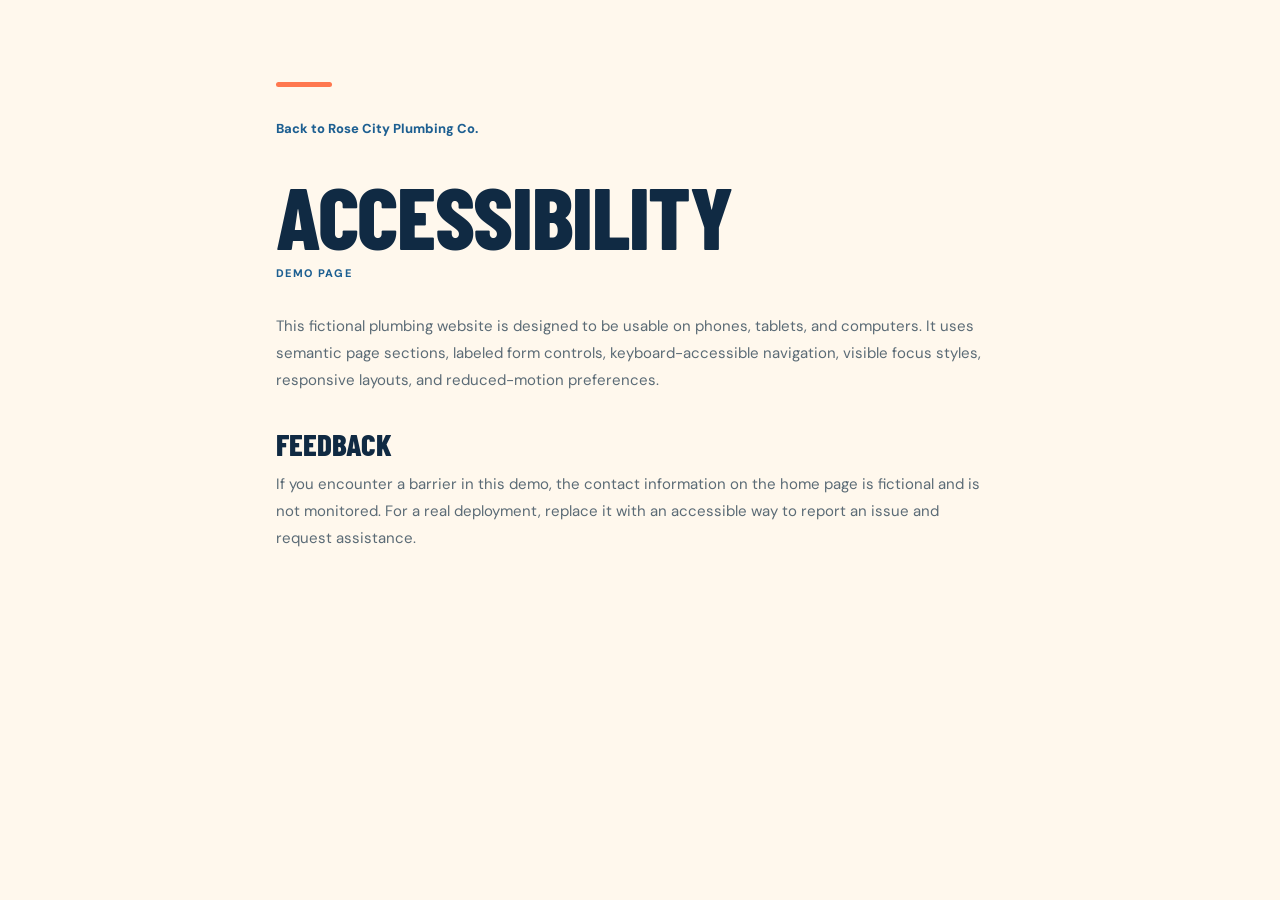
==== commit a23d5e9e: "Minor UI Changes" ====
--- a/accessibility-statement.html
+++ b/accessibility-statement.html
@@ -6,6 +6,9 @@
   <meta name="description" content="Accessibility information for the Rose City Plumbing Co. website demo, including keyboard navigation, labeled forms, and reduced-motion support.">
   <meta name="theme-color" content="#102a43">
   <title>Accessibility | Rose City Plumbing Co.</title>
+  <link rel="preconnect" href="https://fonts.googleapis.com">
+  <link rel="preconnect" href="https://fonts.gstatic.com" crossorigin>
+  <link href="https://fonts.googleapis.com/css2?family=Barlow+Condensed:wght@500;600;700;800&family=DM+Sans:wght@400;500;600;700;800&display=swap" rel="stylesheet">
   <link rel="stylesheet" href="style.css">
 </head>
 <body>
--- a/style.css
+++ b/style.css
@@ -36,6 +36,30 @@
 .skip-link:focus { transform: translateY(0); }
 
 .site-header { position: sticky; top: 0; z-index: 20; background: var(--cream); border-bottom: 1px solid rgba(16,42,67,.1); }
+
+/* Quiet feedback keeps interactions tactile without competing with the content. */
+a, button, input, select, textarea { transition: color 180ms ease, background-color 180ms ease, border-color 180ms ease, box-shadow 180ms ease; }
+.js [data-reveal] { opacity: 0; transition: opacity 420ms cubic-bezier(.2,.65,.3,1); }
+.js [data-reveal].is-visible { opacity: 1; }
+
+@media (hover: hover) {
+  .hero__photo-label, .hero__sticker, .why-stamp { transition: transform 220ms cubic-bezier(.2,.7,.25,1), box-shadow 220ms ease; }
+  .js .hero__photo-label[data-reveal], .js .hero__sticker[data-reveal], .js .why-stamp[data-reveal] { transition: opacity 420ms cubic-bezier(.2,.65,.3,1), transform 220ms cubic-bezier(.2,.7,.25,1), box-shadow 220ms ease; }
+  .hero__photo-label:hover { transform: rotate(0) scale(1.035); box-shadow: 0 7px 16px rgba(16,42,67,.14); }
+  .hero__sticker:hover { transform: rotate(-6deg) scale(1.05); box-shadow: 0 7px 16px rgba(16,42,67,.18); }
+  .why-stamp:hover { transform: rotate(5deg) scale(1.04); box-shadow: 0 7px 16px rgba(16,42,67,.14); }
+}
+
+.policy-page { width: min(100%, 820px); min-height: 100vh; margin: 0 auto; padding: clamp(36px, 8vw, 82px) var(--page-padding); }
+.policy-page::before { display: block; width: 56px; height: 5px; margin: 0 0 28px; background: var(--orange); border-radius: 3px; content: ''; }
+.policy-page .back-link { display: inline-flex; margin-bottom: 34px; color: var(--blue); font-size: 13px; font-weight: 800; text-decoration: none; }
+.policy-page .back-link:hover { color: var(--orange-dark); }
+.policy-page h1, .policy-page h2 { color: var(--navy); font-family: 'Barlow Condensed', Impact, sans-serif; font-weight: 800; text-transform: uppercase; }
+.policy-page h1 { margin-bottom: 8px; font-size: clamp(56px, 9vw, 88px); letter-spacing: -.015em; line-height: .95; }
+.policy-page .updated { margin-bottom: 30px; color: var(--blue); font-size: 11px; font-weight: 800; letter-spacing: .12em; text-transform: uppercase; }
+.policy-page h2 { margin: 34px 0 11px; font-size: 31px; letter-spacing: 0; }
+.policy-page p:not(.updated) { max-width: 72ch; color: var(--muted); font-size: 15px; line-height: 1.8; }
+
 .header-inner { display: flex; align-items: center; justify-content: space-between; gap: 12px; width: min(100%, var(--max-width)); min-height: 76px; margin: auto; padding: 0 var(--page-padding); }
 .brand { display: inline-flex; align-items: center; gap: 9px; flex: 0 0 auto; color: var(--navy); text-decoration: none; }
 .brand__mark { display: grid; width: 42px; height: 42px; place-items: center; color: var(--orange); }
@@ -63,7 +87,7 @@
 .hero { position: relative; overflow: hidden; color: var(--white); background: var(--navy); }
 .hero::before { position: absolute; top: -190px; left: -170px; width: 470px; height: 470px; border: 1px solid rgba(255,255,255,.09); border-radius: 50%; box-shadow: 0 0 0 35px rgba(255,255,255,.025), 0 0 0 70px rgba(255,255,255,.025); content: ''; }
 .hero::after { position: absolute; right: 0; bottom: -1px; left: 0; height: 74px; background: var(--cream); clip-path: polygon(0 38%, 10% 48%, 20% 67%, 30% 72%, 40% 62%, 50% 40%, 60% 31%, 70% 37%, 80% 49%, 90% 60%, 100% 56%, 100% 100%, 0 100%); content: ''; }
-.hero__inner { position: relative; display: grid; grid-template-columns: 1fr .94fr; align-items: center; gap: clamp(40px, 7vw, 94px); width: min(100%, var(--max-width)); min-height: 610px; margin: auto; padding: 54px var(--page-padding) 72px; }
+.hero__inner { position: relative; display: grid; grid-template-columns: 1.5fr 1fr; align-items: center; gap: clamp(40px, 7vw, 94px); width: min(100%, var(--max-width)); min-height: 610px; margin: auto; padding: 54px var(--page-padding) 72px; }
 .hero__copy { position: relative; z-index: 1; padding: 10px 0 18px; }
 .hero h1 { max-width: 630px; margin: 0 0 22px; font-family: 'Barlow Condensed', Impact, sans-serif; font-size: clamp(64px, 8.2vw, 112px); font-weight: 800; letter-spacing: -.025em; line-height: .92; text-transform: uppercase; }
 .hero h1 span { color: var(--yellow); }
@@ -84,8 +108,11 @@
 .section-heading h2, .why-section h2, .area-section h2, .faq-section h2, .contact-copy h2 { margin: 0; color: var(--navy); font-family: 'Barlow Condensed', Impact, sans-serif; font-size: clamp(47px, 6vw, 70px); font-weight: 800; letter-spacing: -.015em; line-height: .94; text-transform: uppercase; }
 .section-heading h2 span, .why-section h2 span, .faq-section h2 span { color: var(--blue); }
 .services-grid { display: grid; grid-template-columns: repeat(3, 1fr); gap: 15px; }
-.service-card { position: relative; display: flex; min-height: 247px; flex-direction: column; align-items: flex-start; padding: 23px 23px 19px; overflow: hidden; border-radius: 5px; color: var(--navy); text-decoration: none; transition: transform 180ms ease, box-shadow 180ms ease; }
-.service-card:hover { z-index: 1; box-shadow: 0 12px 25px rgba(16,42,67,.13); transform: translateY(-4px); }
+.service-card { position: relative; display: flex; min-height: 247px; flex-direction: column; align-items: flex-start; padding: 23px 23px 19px; overflow: hidden; border: 2px solid transparent; border-radius: 5px; color: var(--navy); text-decoration: none; transition: transform 240ms cubic-bezier(.2,.7,.25,1), box-shadow 240ms ease, border-color 200ms ease; }
+.service-card:hover, .service-card:focus-visible { z-index: 1; box-shadow: 0 12px 25px rgba(16,42,67,.13); transform: translateY(-4px); }
+.service-card:active { transform: translateY(-1px); }
+.service-card__icon { transition: transform 240ms cubic-bezier(.2,.7,.25,1); }
+.service-card:hover .service-card__icon, .service-card:focus-visible .service-card__icon { transform: rotate(-5deg) scale(1.04); }
 .service-card--blue { background: var(--blue-light); }
 .service-card--cream { background: #fff; }
 .service-card--yellow { background: var(--yellow); }
@@ -207,7 +234,7 @@
   .header-nav a { font-size: 12px; }
   .brand__words strong { font-size: 20px; }
   .brand__mark { width: 37px; height: 37px; }
-  .hero__inner { grid-template-columns: 1fr .88fr; gap: 32px; }
+  .hero__inner { grid-template-columns: 1.5fr 1fr; gap: 32px; }
   .hero h1 { font-size: clamp(63px, 8.3vw, 82px); }
   .hero__visual > img { height: 375px; }
   .faq-section { gap: 50px; }
@@ -313,4 +340,6 @@
 @media (prefers-reduced-motion: reduce) {
   html { scroll-behavior: auto; }
   *, *::before, *::after { transition-duration: .01ms !important; animation-duration: .01ms !important; animation-iteration-count: 1 !important; }
-}
+  .js [data-reveal] { opacity: 1; }
+  .hero__photo-label, .hero__sticker, .why-stamp { transition: none; }
+}
